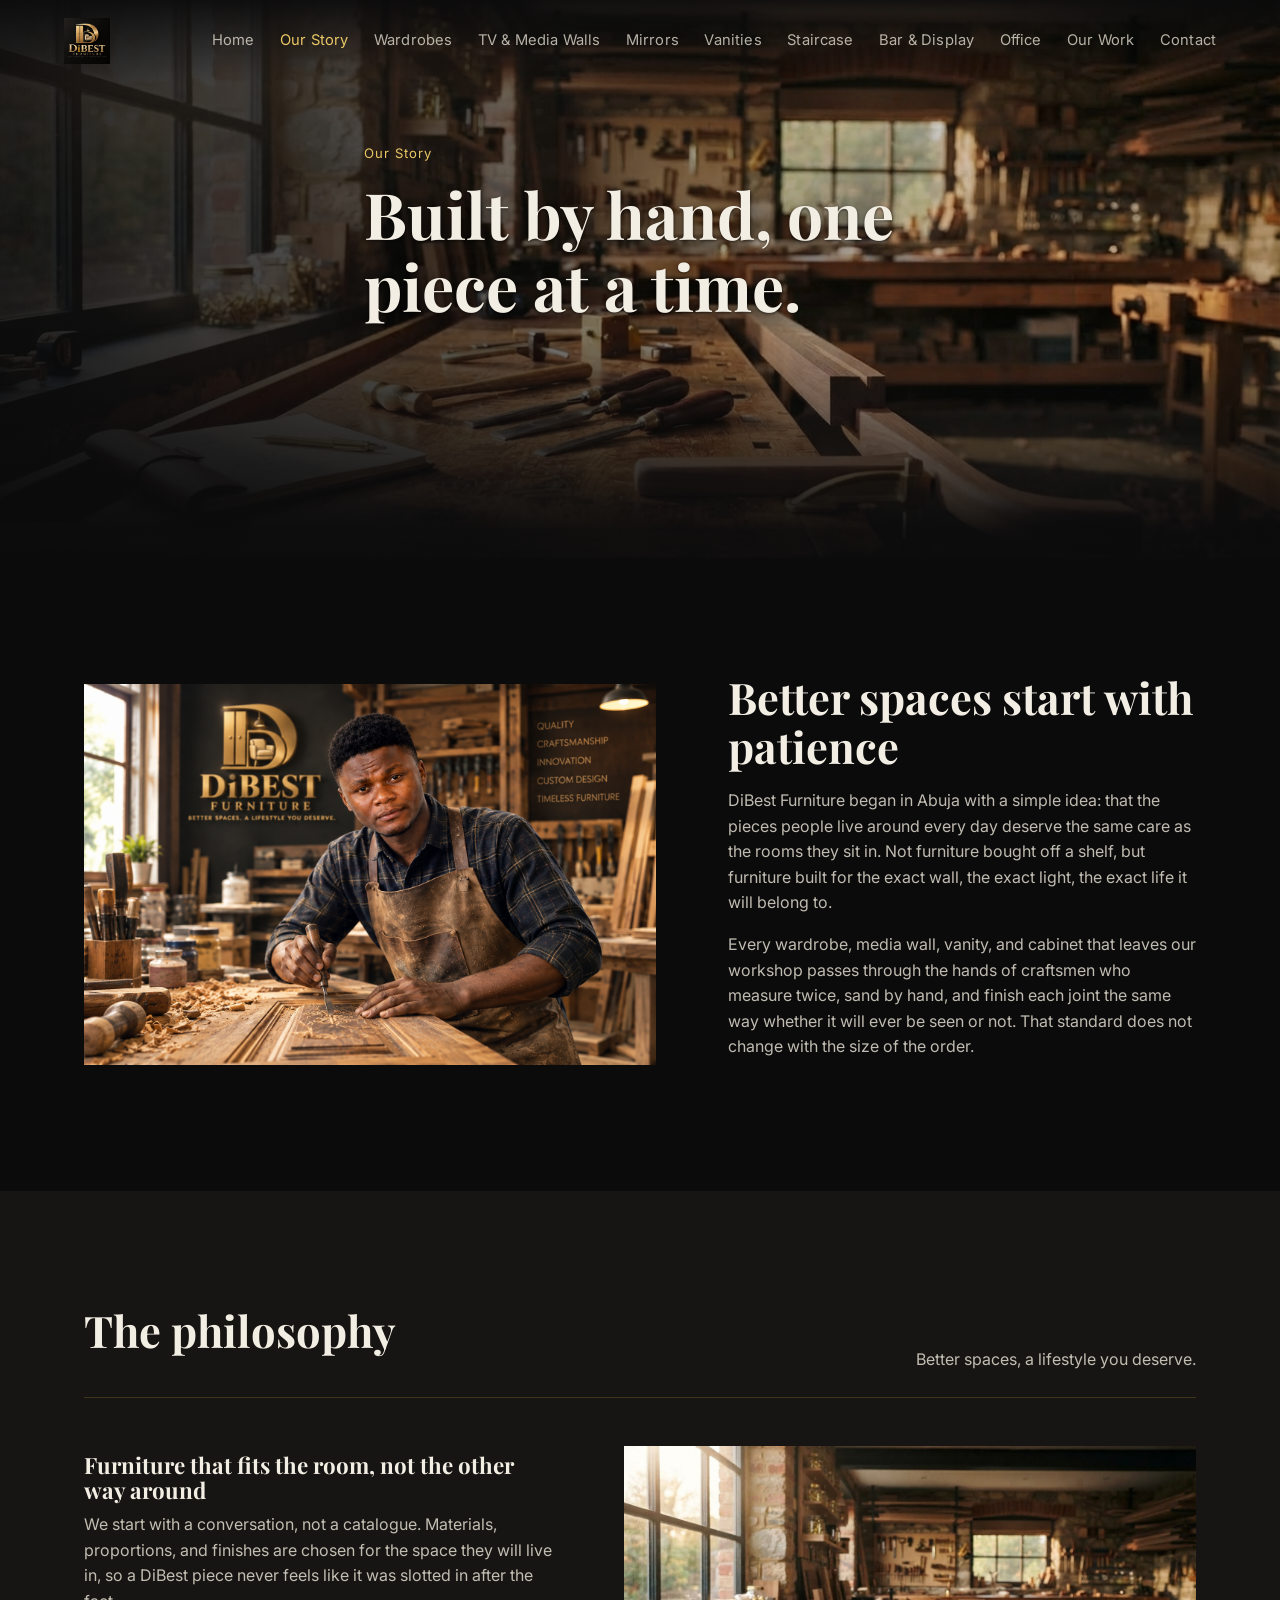
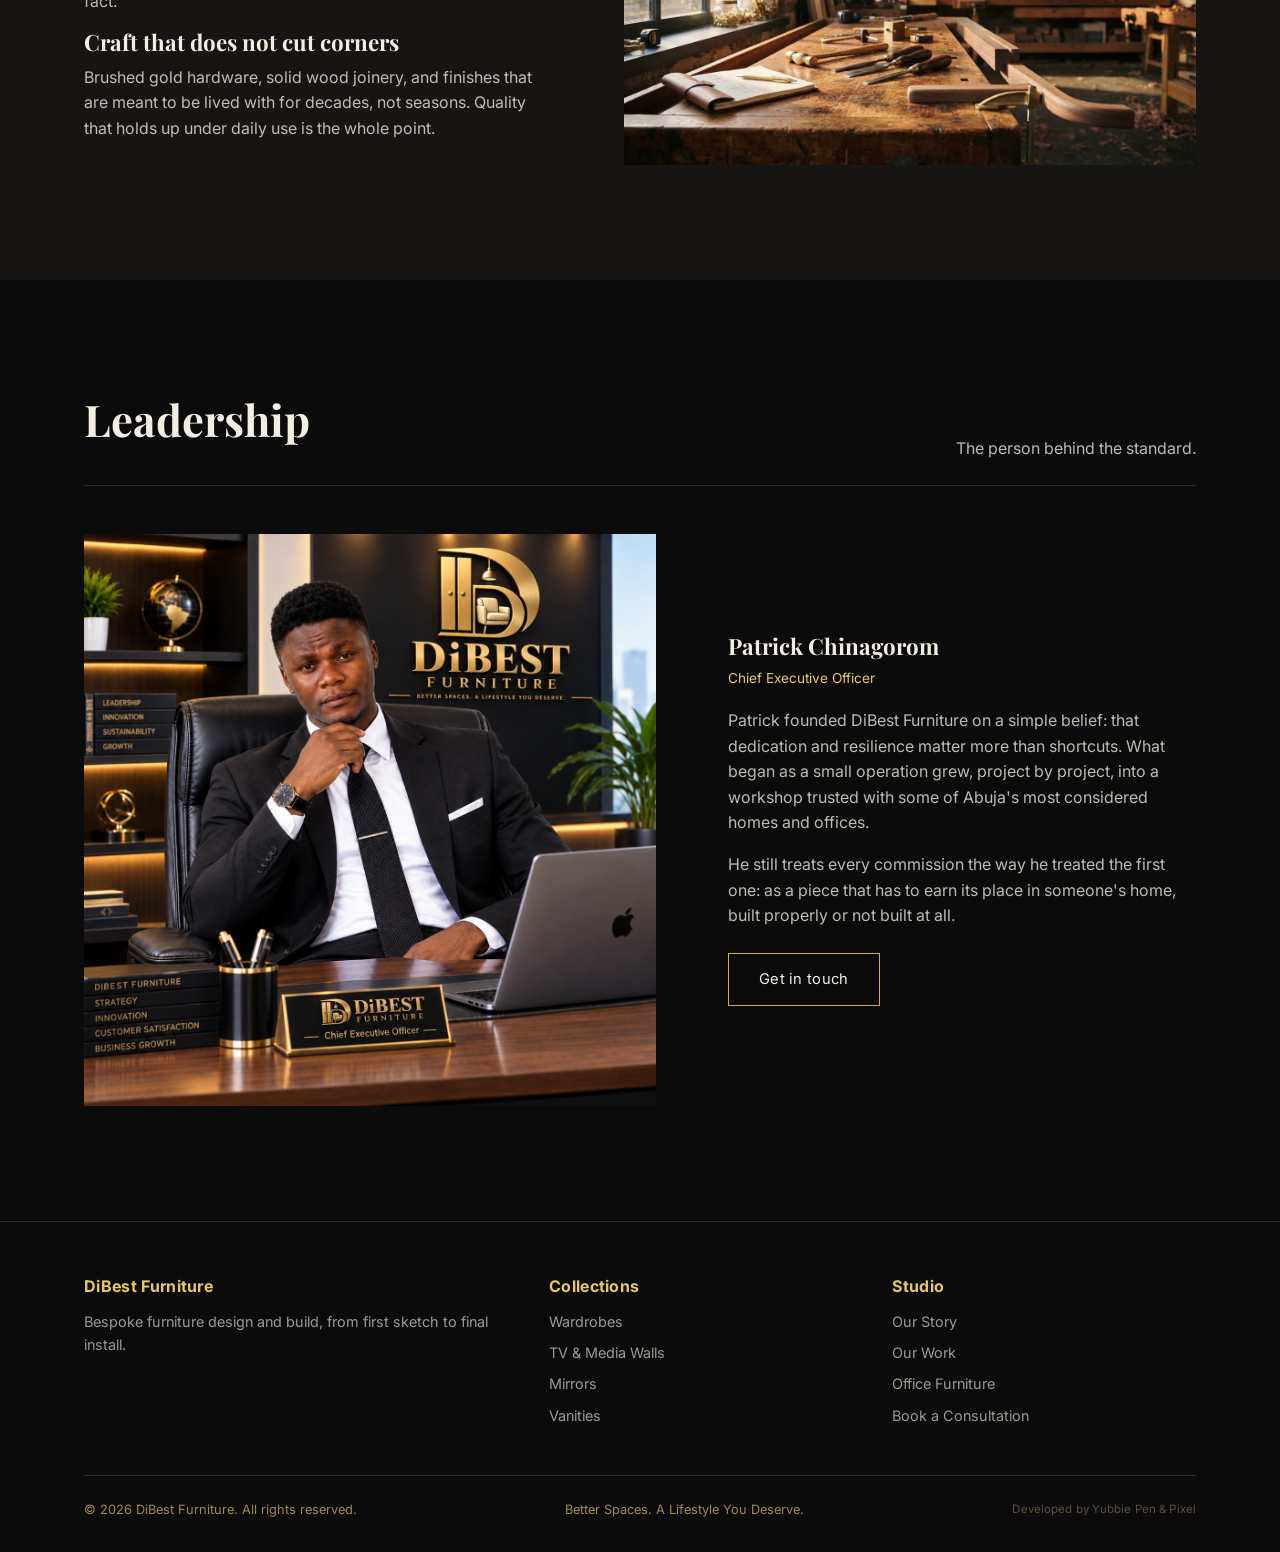
==== about.html @ cc1283dc "Initial commit: DiBest Furniture website" ====
<!DOCTYPE html>
<html lang="en">
<head>
<meta charset="UTF-8">
<meta name="viewport" content="width=device-width, initial-scale=1.0">
<title>Our Story: DiBest Furniture</title>
<meta name="description" content="The story behind DiBest Furniture, built in Abuja on craftsmanship, patience, and a belief that every home deserves better spaces.">
<link rel="stylesheet" href="css/style.css">
</head>
<body>

<header class="site-header">
  <div class="nav-row">
    <a href="index.html" class="brand">
      <img src="images/logo/logo.png" alt="DiBest Furniture">
    </a>
    <nav class="nav-links">
      <a href="index.html">Home</a>
      <a href="about.html" class="active">Our Story</a>
      <a href="wardrobes.html">Wardrobes</a>
      <a href="tv-media.html">TV &amp; Media Walls</a>
      <a href="mirrors.html">Mirrors</a>
      <a href="dressing-tables.html">Vanities</a>
      <a href="staircase.html">Staircase</a>
      <a href="bar-display.html">Bar &amp; Display</a>
      <a href="office.html">Office</a>
      <a href="our-work.html">Our Work</a>
      <a href="contact.html">Contact</a>
    </nav>
    <button class="nav-toggle" aria-label="Menu"><span></span><span></span><span></span></button>
  </div>
</header>

<section class="hero" style="background-image: url('images/about/about-01.jpeg'); min-height: 62vh;">
  <div class="wrap hero-content">
    <div class="hero-kicker">Our Story</div>
    <h1>Built by hand, one piece at a time.</h1>
  </div>
</section>

<section>
  <div class="wrap feature">
    <div class="feature-media">
      <img src="images/about/patrick-workshop.png" alt="Patrick Chinagorom at work in the DiBest workshop" loading="lazy">
    </div>
    <div>
      <h2>Better spaces start with patience</h2>
      <p>DiBest Furniture began in Abuja with a simple idea: that the pieces people live around every day deserve the same care as the rooms they sit in. Not furniture bought off a shelf, but furniture built for the exact wall, the exact light, the exact life it will belong to.</p>
      <p>Every wardrobe, media wall, vanity, and cabinet that leaves our workshop passes through the hands of craftsmen who measure twice, sand by hand, and finish each joint the same way whether it will ever be seen or not. That standard does not change with the size of the order.</p>
    </div>
  </div>
</section>

<section style="background: var(--panel);">
  <div class="wrap">
    <div class="section-head">
      <h2>The philosophy</h2>
      <p>Better spaces, a lifestyle you deserve.</p>
    </div>
    <div class="feature reverse">
      <div class="feature-media">
        <img src="images/about/about-01.jpeg" alt="DiBest workshop bench with tools and materials" loading="lazy">
      </div>
      <div>
        <h3>Furniture that fits the room, not the other way around</h3>
        <p>We start with a conversation, not a catalogue. Materials, proportions, and finishes are chosen for the space they will live in, so a DiBest piece never feels like it was slotted in after the fact.</p>
        <h3>Craft that does not cut corners</h3>
        <p>Brushed gold hardware, solid wood joinery, and finishes that are meant to be lived with for decades, not seasons. Quality that holds up under daily use is the whole point.</p>
      </div>
    </div>
  </div>
</section>

<section>
  <div class="wrap">
    <div class="section-head">
      <h2>Leadership</h2>
      <p>The person behind the standard.</p>
    </div>
    <div class="feature">
      <div class="feature-media">
        <img src="images/about/ceo.png" alt="Patrick Chinagorom, Chief Executive Officer of DiBest Furniture" loading="lazy">
      </div>
      <div>
        <h3>Patrick Chinagorom</h3>
        <p style="color: var(--gold-bright); font-size: 0.85rem; margin-bottom: 18px;">Chief Executive Officer</p>
        <p>Patrick founded DiBest Furniture on a simple belief: that dedication and resilience matter more than shortcuts. What began as a small operation grew, project by project, into a workshop trusted with some of Abuja's most considered homes and offices.</p>
        <p>He still treats every commission the way he treated the first one: as a piece that has to earn its place in someone's home, built properly or not built at all.</p>
        <a href="contact.html" class="btn">Get in touch</a>
      </div>
    </div>
  </div>
</section>

<footer>
  <div class="wrap">
    <div class="footer-grid">
      <div>
        <h3>DiBest Furniture</h3>
        <p>Bespoke furniture design and build, from first sketch to final install.</p>
      </div>
      <div>
        <h3>Collections</h3>
        <a href="wardrobes.html">Wardrobes</a>
        <a href="tv-media.html">TV &amp; Media Walls</a>
        <a href="mirrors.html">Mirrors</a>
        <a href="dressing-tables.html">Vanities</a>
      </div>
      <div>
        <h3>Studio</h3>
        <a href="about.html">Our Story</a>
        <a href="our-work.html">Our Work</a>
        <a href="office.html">Office Furniture</a>
        <a href="contact.html">Book a Consultation</a>
      </div>
    </div>
    <div class="footer-bottom">
      <span>&copy; 2026 DiBest Furniture. All rights reserved.</span>
      <span>Better Spaces. A Lifestyle You Deserve.</span>
      <a href="https://wa.me/2347032352158" target="_blank" rel="noopener" class="dev-credit">Developed by Yubbie Pen &amp; Pixel</a>
    </div>
  </div>
</footer>

<script src="js/main.js"></script>
</body>
</html>
---- css/style.css ----
@import url('https://fonts.googleapis.com/css2?family=Playfair+Display:ital,wght@0,600;0,700;0,800;1,600&family=Inter:wght@400;500;600&display=swap');

:root {
  --black: #0b0b0c;
  --panel: #161513;
  --panel-raised: #1d1b18;
  --gold: #d4af37;
  --gold-bright: #e8c766;
  --ivory: #f3eee3;
  --bronze: #a08a52;
  --line: rgba(212, 175, 55, 0.2);
  --serif: 'Playfair Display', serif;
  --sans: 'Inter', sans-serif;
  --max: 1240px;
}

* { box-sizing: border-box; }
html { scroll-behavior: smooth; }

body {
  margin: 0;
  background: var(--black);
  color: var(--ivory);
  font-family: var(--sans);
  font-weight: 400;
  line-height: 1.6;
  -webkit-font-smoothing: antialiased;
}

img { max-width: 100%; display: block; }

a { color: inherit; text-decoration: none; }

h1, h2, h3 {
  font-family: var(--serif);
  font-weight: 700;
  line-height: 1.12;
  margin: 0 0 0.4em;
  color: var(--ivory);
}

h1 { font-size: clamp(2.6rem, 5vw, 4.6rem); }
h2 { font-size: clamp(1.9rem, 3.4vw, 2.8rem); }
h3 { font-size: 1.4rem; }

p { margin: 0 0 1em; max-width: 62ch; color: rgba(237, 231, 218, 0.8); }

.wrap { max-width: var(--max); margin: 0 auto; padding: 0 clamp(20px, 5vw, 64px); }

/* ---------- Header / Nav ---------- */
.site-header {
  position: fixed;
  top: 0; left: 0; right: 0;
  z-index: 100;
  background: linear-gradient(to bottom, rgba(11,11,12,0.92), transparent);
  transition: background 0.3s ease, backdrop-filter 0.3s ease;
}

.site-header.scrolled {
  background: rgba(11,11,12,0.96);
  backdrop-filter: blur(6px);
  border-bottom: 1px solid var(--line);
}

.nav-row {
  display: flex;
  align-items: center;
  justify-content: space-between;
  padding: 18px clamp(20px, 5vw, 64px);
}

.brand { display: flex; align-items: center; gap: 12px; }
.brand img { height: 46px; width: auto; }

.nav-links {
  display: flex;
  gap: clamp(16px, 2vw, 34px);
  font-size: 0.92rem;
  letter-spacing: 0.01em;
}

.nav-links a {
  position: relative;
  padding: 4px 0;
  color: rgba(237, 231, 218, 0.75);
  transition: color 0.25s ease;
}
.nav-links a:hover, .nav-links a.active { color: var(--gold-bright); }
.nav-links a::after {
  content: '';
  position: absolute;
  left: 0; right: 100%; bottom: -3px;
  height: 1px;
  background: var(--gold);
  transition: right 0.3s ease;
}
.nav-links a:hover::after { right: 0; }

.nav-toggle {
  display: none;
  flex-direction: column;
  gap: 5px;
  background: none;
  border: none;
  cursor: pointer;
  padding: 6px;
}
.nav-toggle span { width: 22px; height: 1px; background: var(--ivory); }

@media (max-width: 860px) {
  .nav-links {
    position: fixed;
    top: 68px; left: 0; right: 0;
    background: rgba(11,11,12,0.98);
    border-top: 1px solid var(--line);
    border-bottom: 1px solid var(--line);
    flex-direction: column;
    padding: 24px clamp(20px, 5vw, 64px);
    gap: 18px;
    transform: translateY(-8px);
    opacity: 0;
    pointer-events: none;
    transition: opacity 0.25s ease, transform 0.25s ease;
  }
  .nav-links.open { opacity: 1; transform: translateY(0); pointer-events: auto; }
  .nav-toggle { display: flex; }
}

/* ---------- Hero ---------- */
.hero {
  position: relative;
  min-height: 92vh;
  display: flex;
  align-items: flex-end;
  background-size: cover;
  background-position: center;
  overflow: hidden;
}
.hero::before {
  content: '';
  position: absolute; inset: 0;
  background:
    linear-gradient(to top, rgba(11,11,12,0.96) 5%, rgba(11,11,12,0.2) 42%, rgba(11,11,12,0.15) 100%),
    linear-gradient(to right, rgba(11,11,12,0.88) 0%, rgba(11,11,12,0.6) 32%, rgba(11,11,12,0.15) 60%, rgba(11,11,12,0) 78%);
}
.hero-content {
  position: relative;
  z-index: 2;
  padding-bottom: clamp(48px, 8vw, 96px);
  max-width: 680px;
}
.hero-content h1, .hero-content p {
  text-shadow: 0 2px 24px rgba(0,0,0,0.55), 0 1px 3px rgba(0,0,0,0.6);
}
.hero-kicker {
  font-family: var(--sans);
  font-size: 0.82rem;
  color: var(--gold-bright);
  letter-spacing: 0.08em;
  margin-bottom: 14px;
}
.hero p { color: rgba(237,231,218,0.82); font-size: 1.08rem; }

/* ---------- Buttons ---------- */
.btn {
  display: inline-block;
  padding: 14px 30px;
  border: 1px solid var(--gold);
  color: var(--ivory);
  font-size: 0.92rem;
  letter-spacing: 0.02em;
  transition: background 0.25s ease, color 0.25s ease;
  margin-top: 8px;
}
.btn:hover { background: var(--gold); color: var(--black); }
.btn-solid {
  background: linear-gradient(135deg, var(--gold-bright) 0%, var(--gold) 55%, #b8912e 100%);
  color: #1a1408;
  border: 1px solid var(--gold-bright);
  font-weight: 500;
}
.btn-solid:hover { background: linear-gradient(135deg, var(--gold-bright) 0%, var(--gold-bright) 100%); border-color: var(--gold-bright); }

/* ---------- Sections ---------- */
section { padding: clamp(64px, 9vw, 120px) 0; }
.section-head {
  display: flex;
  justify-content: space-between;
  align-items: flex-end;
  gap: 24px;
  margin-bottom: 48px;
  border-bottom: 1px solid var(--line);
  padding-bottom: 24px;
}
.section-head p { margin: 0; max-width: 40ch; }

/* ---------- Category grid ---------- */
.cat-grid {
  display: grid;
  grid-template-columns: repeat(4, 1fr);
  gap: 2px;
  background: var(--line);
}
.cat-tile {
  position: relative;
  aspect-ratio: 3/4;
  background-size: cover;
  background-position: center;
  overflow: hidden;
}
.cat-tile::before {
  content: '';
  position: absolute; inset: 0;
  background: linear-gradient(to top, rgba(11,11,12,0.9), rgba(11,11,12,0.05) 50%);
  transition: background 0.3s ease;
}
.cat-tile:hover::before { background: linear-gradient(to top, rgba(11,11,12,0.75), rgba(11,11,12,0.15) 50%); }
.cat-tile-label {
  position: absolute;
  left: 20px; bottom: 18px; right: 20px;
  z-index: 2;
  font-family: var(--serif);
  font-size: 1.25rem;
  color: var(--ivory);
}
.cat-tile-label span {
  display: block;
  font-family: var(--sans);
  font-size: 0.78rem;
  color: var(--gold-bright);
  margin-top: 4px;
}
@media (max-width: 980px) { .cat-grid { grid-template-columns: repeat(2, 1fr); } }
@media (max-width: 560px) { .cat-grid { grid-template-columns: 1fr; } }

/* ---------- Two-col feature ---------- */
.feature {
  display: grid;
  grid-template-columns: 1.1fr 0.9fr;
  gap: clamp(32px, 6vw, 72px);
  align-items: center;
}
.feature img { width: 100%; height: 100%; object-fit: cover; }
.feature.reverse { grid-template-columns: 0.9fr 1.1fr; }
.feature.reverse .feature-media { order: 2; }
@media (max-width: 860px) {
  .feature, .feature.reverse { grid-template-columns: 1fr; }
  .feature.reverse .feature-media { order: 0; }
}

/* ---------- Footer ---------- */
footer {
  border-top: 1px solid var(--line);
  padding: 56px 0 32px;
}
.footer-grid {
  display: grid;
  grid-template-columns: 1.4fr 1fr 1fr;
  gap: 40px;
  margin-bottom: 40px;
}
.footer-grid h3 { font-size: 1rem; font-family: var(--sans); color: var(--gold-bright); letter-spacing: 0.02em; margin-bottom: 14px; }
.footer-grid a, .footer-grid p { display: block; font-size: 0.9rem; color: rgba(237,231,218,0.65); margin-bottom: 8px; }
.footer-grid a:hover { color: var(--gold-bright); }
.footer-bottom {
  border-top: 1px solid var(--line);
  padding-top: 24px;
  font-size: 0.8rem;
  color: var(--bronze);
  display: flex;
  justify-content: space-between;
  flex-wrap: wrap;
  gap: 8px;
}
.dev-credit {
  color: rgba(160, 138, 82, 0.55);
  font-size: 0.72rem;
  letter-spacing: 0.01em;
  transition: color 0.25s ease;
}
.dev-credit:hover { color: var(--gold-bright); }
@media (max-width: 700px) { .footer-grid { grid-template-columns: 1fr; } }

/* ---------- Piece grid (category pages) ---------- */
.piece-grid {
  display: grid;
  grid-template-columns: repeat(3, 1fr);
  gap: 28px;
}
.piece-card {
  background: var(--panel);
  border: 1px solid var(--line);
}
.piece-img {
  aspect-ratio: 4/3;
  background-size: cover;
  background-position: center;
}
.piece-info { padding: 20px 22px 24px; }
.piece-info h3 { font-size: 1.15rem; margin-bottom: 6px; }
.piece-info p { font-size: 0.9rem; margin-bottom: 14px; }
.piece-cta {
  display: inline-block;
  font-size: 0.82rem;
  letter-spacing: 0.02em;
  color: var(--gold-bright);
  border-bottom: 1px solid var(--gold);
  padding-bottom: 2px;
  background: none;
  border-top: none; border-left: none; border-right: none;
  cursor: pointer;
  font-family: var(--sans);
}
.piece-cta:hover { color: var(--ivory); border-color: var(--ivory); }
@media (max-width: 980px) { .piece-grid { grid-template-columns: repeat(2, 1fr); } }
@media (max-width: 620px) { .piece-grid { grid-template-columns: 1fr; } }

/* ---------- Intro block on category pages ---------- */
.category-intro { max-width: 62ch; margin-bottom: 48px; }
.category-intro h1 { margin-bottom: 16px; }
/* ---------- Our Work masonry grid ---------- */
.work-grid {
  columns: 3 260px;
  column-gap: 18px;
}
.work-item {
  break-inside: avoid;
  margin-bottom: 18px;
  border: 1px solid var(--line);
  background: var(--panel);
}
.work-item img { width: 100%; display: block; }
.work-caption {
  padding: 12px 14px;
  font-size: 0.85rem;
  color: rgba(237,238,218,0.75);
  letter-spacing: 0.01em;
}
@media (max-width: 700px) { .work-grid { columns: 2 200px; } }

.inquiry-overlay {
  position: fixed; inset: 0;
  background: rgba(6,6,7,0.85);
  display: none;
  align-items: center; justify-content: center;
  z-index: 200;
  padding: 20px;
}
.inquiry-overlay.open { display: flex; }
.inquiry-box {
  background: var(--panel);
  border: 1px solid var(--line);
  padding: 40px;
  max-width: 460px;
  width: 100%;
  position: relative;
}
.inquiry-close {
  position: absolute; top: 16px; right: 18px;
  background: none; border: none;
  color: var(--bronze);
  font-size: 1.4rem;
  cursor: pointer;
}
.inquiry-box label {
  display: block;
  font-size: 0.82rem;
  color: var(--bronze);
  margin: 16px 0 6px;
}
.inquiry-box input, .inquiry-box textarea {
  width: 100%;
  background: var(--black);
  border: 1px solid var(--line);
  color: var(--ivory);
  padding: 11px 12px;
  font-family: var(--sans);
  font-size: 0.92rem;
}
.inquiry-box textarea { resize: vertical; min-height: 80px; }
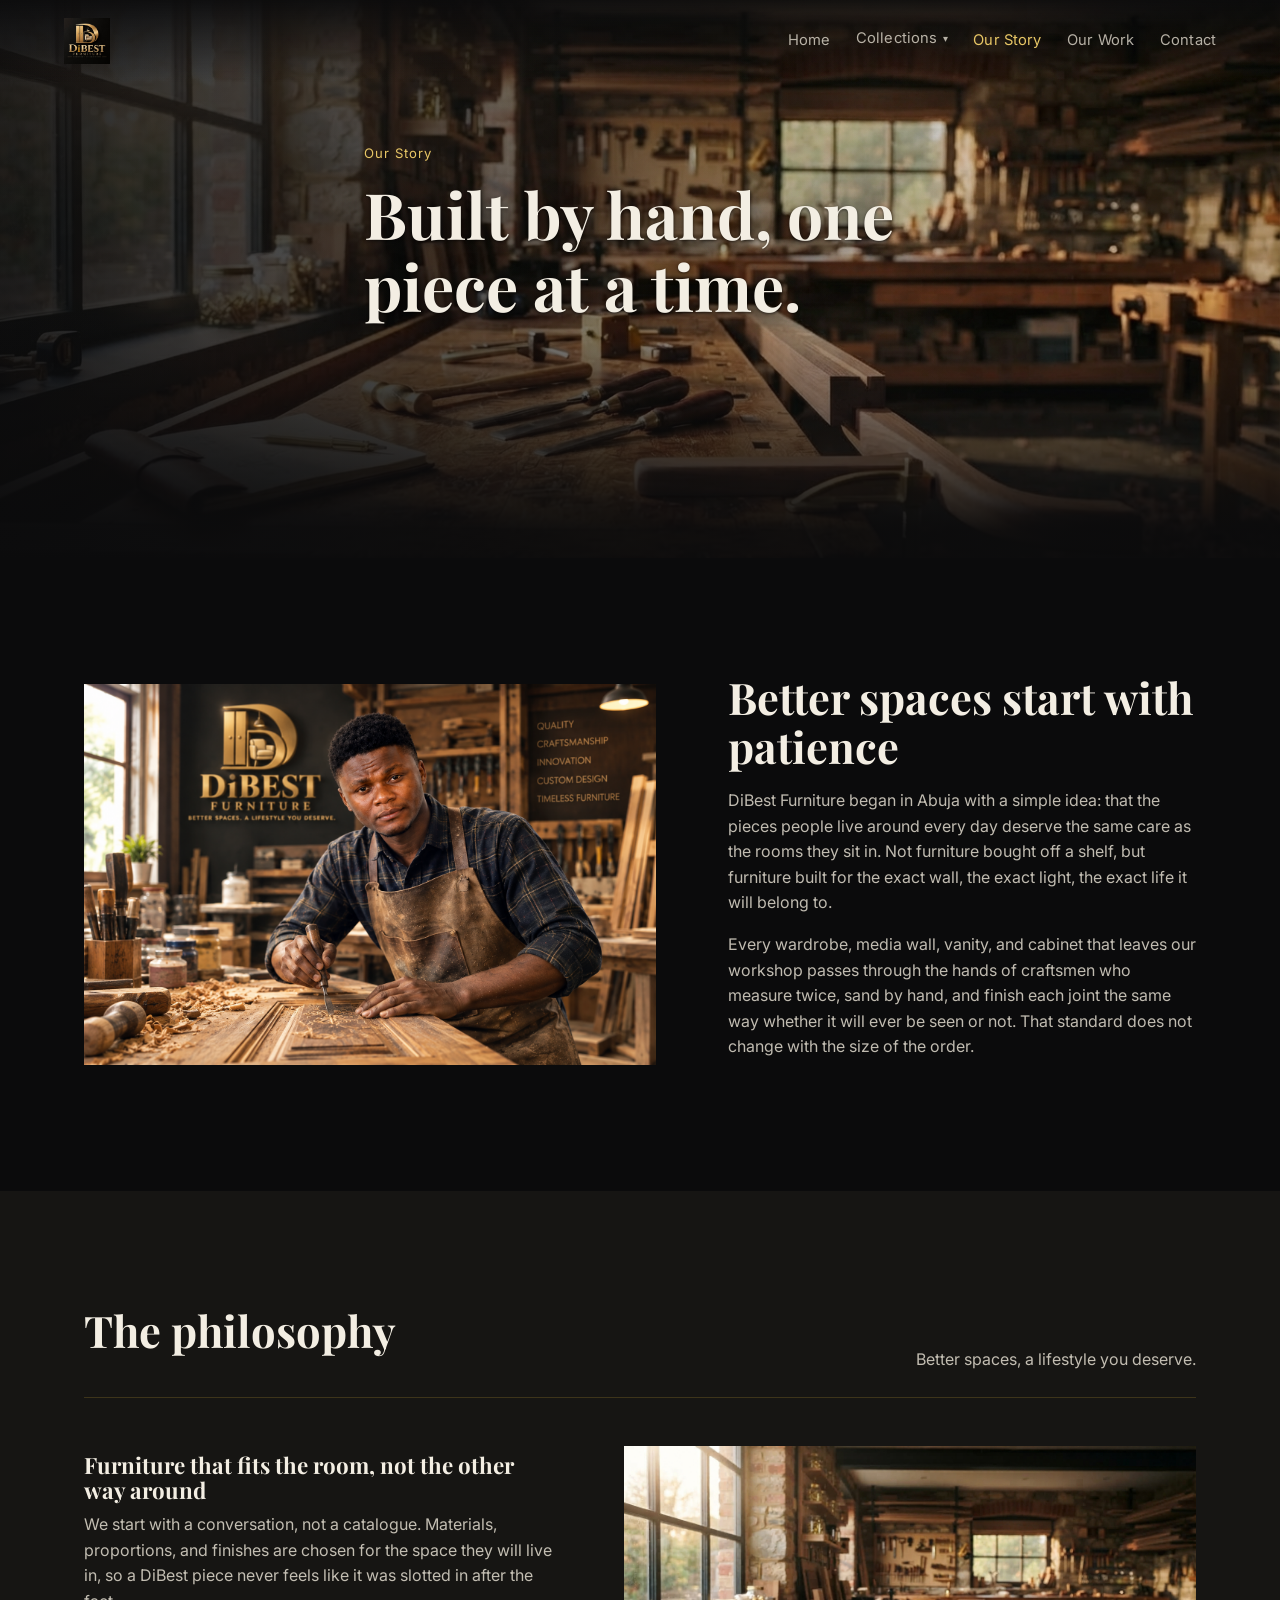
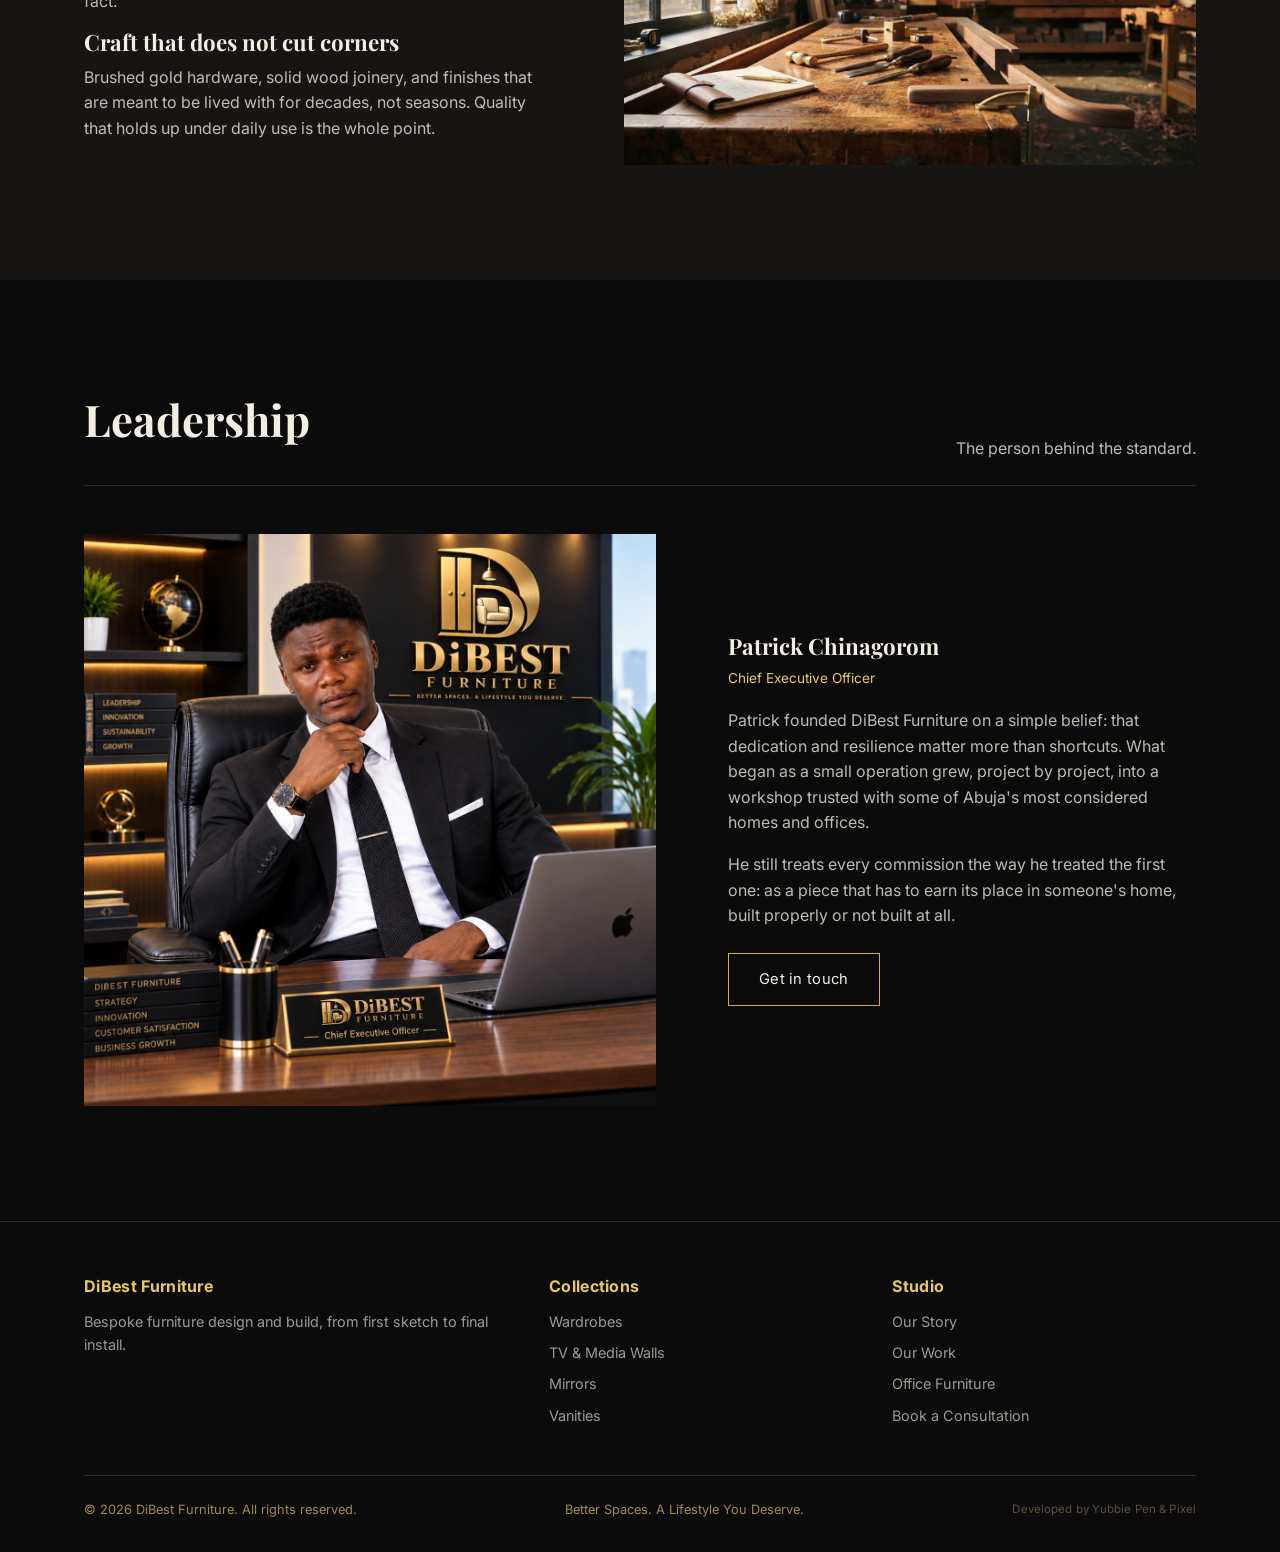
==== commit a97a1c4f: "Replace flat nav with Collections dropdown for better UX" ====
--- a/about.html
+++ b/about.html
@@ -5,6 +5,10 @@
 <meta name="viewport" content="width=device-width, initial-scale=1.0">
 <title>Our Story: DiBest Furniture</title>
 <meta name="description" content="The story behind DiBest Furniture, built in Abuja on craftsmanship, patience, and a belief that every home deserves better spaces.">
+<link rel="icon" type="image/x-icon" href="favicon.ico">
+<link rel="icon" type="image/png" sizes="32x32" href="images/favicon/favicon-32x32.png">
+<link rel="icon" type="image/png" sizes="16x16" href="images/favicon/favicon-16x16.png">
+<link rel="apple-touch-icon" sizes="180x180" href="images/favicon/apple-touch-icon.png">
 <link rel="stylesheet" href="css/style.css">
 </head>
 <body>
@@ -16,14 +20,19 @@
     </a>
     <nav class="nav-links">
       <a href="index.html">Home</a>
+      <div class="nav-item dropdown">
+        <button class="dropdown-toggle" type="button">Collections <span class="caret">&#9662;</span></button>
+        <div class="dropdown-menu">
+        <a href="wardrobes.html">Wardrobes</a>
+        <a href="tv-media.html">TV &amp; Media Walls</a>
+        <a href="mirrors.html">Mirrors</a>
+        <a href="dressing-tables.html">Vanities</a>
+        <a href="staircase.html">Staircase</a>
+        <a href="bar-display.html">Bar &amp; Display</a>
+        <a href="office.html">Office</a>
+        </div>
+      </div>
       <a href="about.html" class="active">Our Story</a>
-      <a href="wardrobes.html">Wardrobes</a>
-      <a href="tv-media.html">TV &amp; Media Walls</a>
-      <a href="mirrors.html">Mirrors</a>
-      <a href="dressing-tables.html">Vanities</a>
-      <a href="staircase.html">Staircase</a>
-      <a href="bar-display.html">Bar &amp; Display</a>
-      <a href="office.html">Office</a>
       <a href="our-work.html">Our Work</a>
       <a href="contact.html">Contact</a>
     </nav>
--- a/css/style.css
+++ b/css/style.css
@@ -95,6 +95,77 @@
   transition: right 0.3s ease;
 }
 .nav-links a:hover::after { right: 0; }
+
+/* ---------- Collections dropdown ---------- */
+.nav-item.dropdown { position: relative; }
+.dropdown-toggle {
+  background: none;
+  border: none;
+  font-family: var(--sans);
+  font-size: 0.92rem;
+  letter-spacing: 0.01em;
+  color: rgba(237, 231, 218, 0.75);
+  cursor: pointer;
+  display: flex;
+  align-items: center;
+  gap: 5px;
+  padding: 4px 0;
+  transition: color 0.25s ease;
+}
+.dropdown-toggle:hover, .dropdown-toggle.active { color: var(--gold-bright); }
+.dropdown-toggle .caret {
+  font-size: 0.65em;
+  transition: transform 0.25s ease;
+  display: inline-block;
+}
+.nav-item.dropdown:hover .dropdown-toggle .caret,
+.nav-item.dropdown.open .dropdown-toggle .caret { transform: rotate(180deg); }
+
+.dropdown-menu {
+  position: absolute;
+  top: calc(100% + 14px);
+  left: 0;
+  min-width: 230px;
+  background: var(--panel);
+  border: 1px solid var(--line);
+  padding: 8px 0;
+  opacity: 0;
+  visibility: hidden;
+  transform: translateY(-8px);
+  transition: opacity 0.2s ease, transform 0.2s ease, visibility 0.2s ease;
+  z-index: 50;
+}
+.nav-item.dropdown:hover .dropdown-menu,
+.nav-item.dropdown.open .dropdown-menu {
+  opacity: 1;
+  visibility: visible;
+  transform: translateY(0);
+}
+.dropdown-menu a {
+  display: block;
+  padding: 10px 20px;
+  font-size: 0.88rem;
+  color: rgba(237, 231, 218, 0.75);
+}
+.dropdown-menu a::after { display: none; }
+.dropdown-menu a:hover, .dropdown-menu a.active { color: var(--gold-bright); background: rgba(176,141,62,0.08); }
+
+@media (max-width: 860px) {
+  .dropdown-menu {
+    position: static;
+    opacity: 1;
+    visibility: visible;
+    transform: none;
+    background: transparent;
+    border: none;
+    padding: 0 0 0 16px;
+    max-height: 0;
+    overflow: hidden;
+    transition: max-height 0.25s ease;
+  }
+  .nav-item.dropdown.open .dropdown-menu { max-height: 400px; }
+  .dropdown-menu a { padding: 10px 0; }
+}
 
 .nav-toggle {
   display: none;
